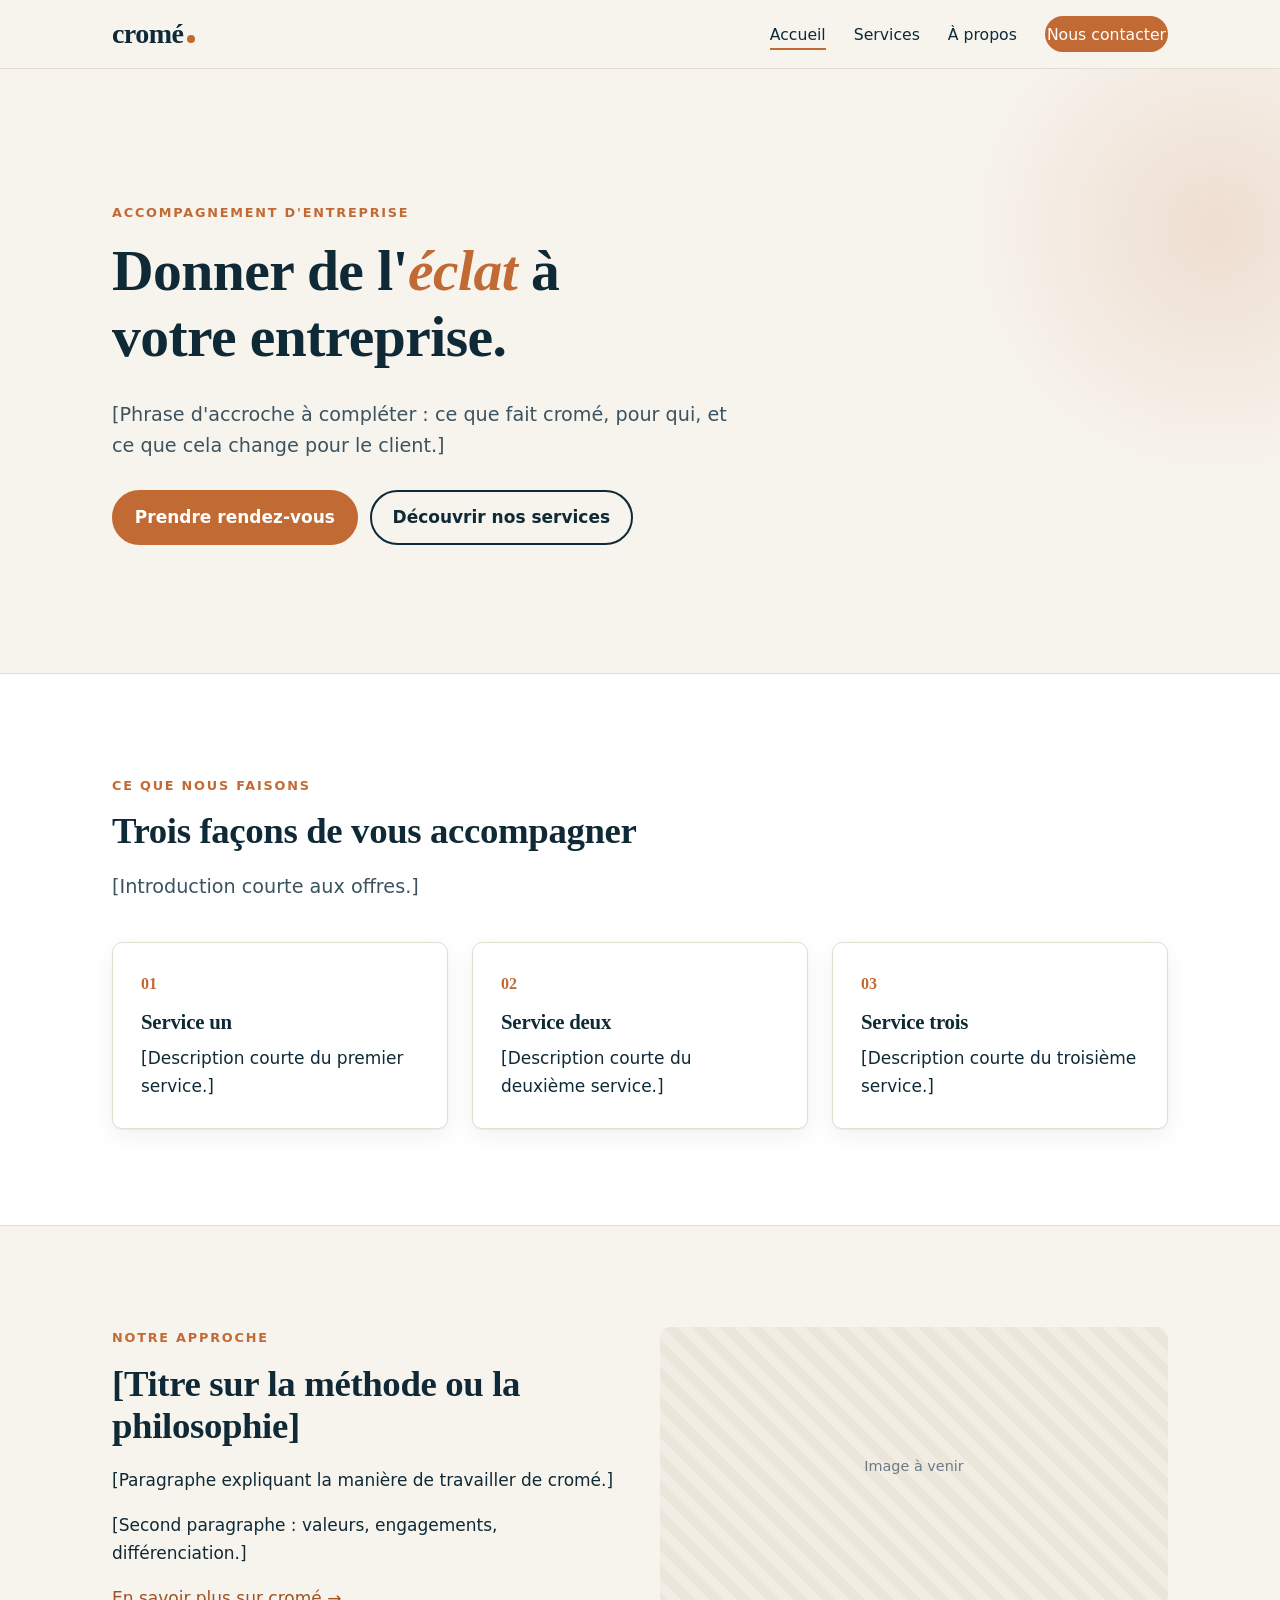
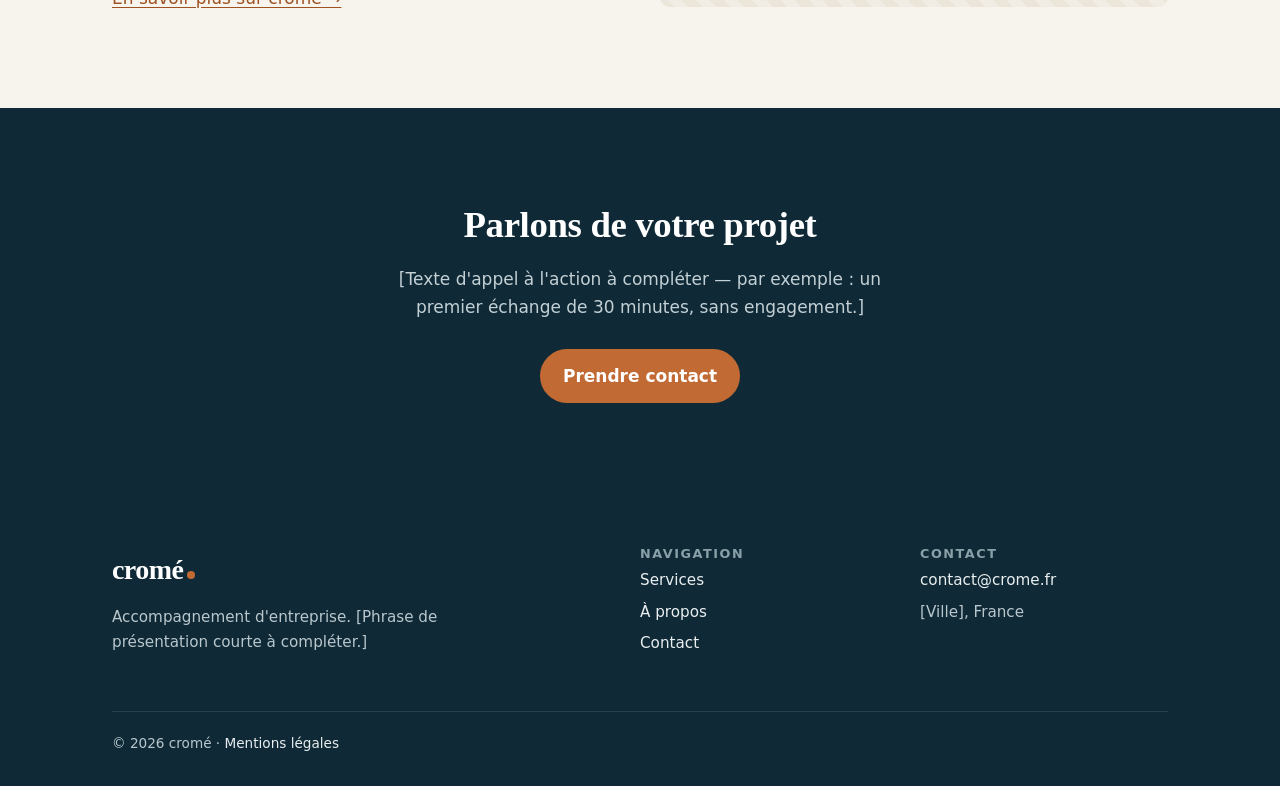
==== index.html @ b99aff84 "Site vitrine cromé : pages factices, identité visuelle, config OVH Co-Authored-By: Claude Opus 5.5 <" ====
<!doctype html>
<html lang="fr">
<head>
  <meta charset="utf-8">
  <meta name="viewport" content="width=device-width, initial-scale=1">
  <title>cromé — Accompagnement d'entreprise</title>
  <meta name="description" content="cromé accompagne les entreprises dans leur développement. [Description à compléter.]">
  <meta name="theme-color" content="#0f2a36">
  <link rel="icon" href="assets/img/favicon.svg" type="image/svg+xml">
  <link rel="stylesheet" href="assets/css/style.css">
</head>
<body>
  <a class="skip-link" href="#contenu">Aller au contenu</a>
  <header class="site-header">
    <div class="container">
      <a class="logo" href="index.html" aria-label="cromé — accueil">cromé<span class="dot" aria-hidden="true"></span></a>
      <button class="nav-toggle" type="button" aria-controls="site-nav" aria-expanded="false" aria-label="Ouvrir le menu">
        <svg viewBox="0 0 24 24" fill="none" stroke="currentColor" stroke-width="2" stroke-linecap="round" aria-hidden="true"><path d="M4 7h16M4 12h16M4 17h16"/></svg>
      </button>
      <nav class="site-nav" id="site-nav" aria-label="Navigation principale">
        <ul>
          <li><a href="index.html" aria-current="page">Accueil</a></li>
          <li><a href="services.html">Services</a></li>
          <li><a href="a-propos.html">À propos</a></li>
          <li><a class="btn" href="contact.html">Nous contacter</a></li>
        </ul>
      </nav>
    </div>
  </header>

  <main id="contenu">
    <section class="hero">
      <div class="container">
        <span class="eyebrow">Accompagnement d'entreprise</span>
        <h1>Donner de l'<em>éclat</em> à votre entreprise.</h1>
        <p class="lead">[Phrase d'accroche à compléter : ce que fait cromé, pour qui, et ce que cela change pour le client.]</p>
        <div class="btn-row">
          <a class="btn" href="contact.html">Prendre rendez-vous</a>
          <a class="btn btn--ghost" href="services.html">Découvrir nos services</a>
        </div>
      </div>
    </section>

    <section class="section section--alt">
      <div class="container">
        <div class="section-head">
          <span class="eyebrow">Ce que nous faisons</span>
          <h2>Trois façons de vous accompagner</h2>
          <p class="lead">[Introduction courte aux offres.]</p>
        </div>
        <div class="grid grid--3">
          <article class="card"><span class="num">01</span><h3>Service un</h3><p>[Description courte du premier service.]</p></article>
          <article class="card"><span class="num">02</span><h3>Service deux</h3><p>[Description courte du deuxième service.]</p></article>
          <article class="card"><span class="num">03</span><h3>Service trois</h3><p>[Description courte du troisième service.]</p></article>
        </div>
      </div>
    </section>

    <section class="section">
      <div class="container split">
        <div>
          <span class="eyebrow">Notre approche</span>
          <h2>[Titre sur la méthode ou la philosophie]</h2>
          <p>[Paragraphe expliquant la manière de travailler de cromé.]</p>
          <p>[Second paragraphe : valeurs, engagements, différenciation.]</p>
          <a href="a-propos.html">En savoir plus sur cromé →</a>
        </div>
        <div class="placeholder" role="img" aria-label="Emplacement pour une image">Image à venir</div>
      </div>
    </section>

    <section class="section section--dark cta">
      <div class="container">
        <h2>Parlons de votre projet</h2>
        <p>[Texte d'appel à l'action à compléter — par exemple : un premier échange de 30 minutes, sans engagement.]</p>
        <div class="btn-row"><a class="btn" href="contact.html">Prendre contact</a></div>
      </div>
    </section>
  </main>

  <footer class="site-footer">
    <div class="container">
      <div class="footer-grid">
        <div>
          <a class="logo" href="index.html">cromé<span class="dot" aria-hidden="true"></span></a>
          <p style="margin-top:.75rem;max-width:22rem">Accompagnement d'entreprise. [Phrase de présentation courte à compléter.]</p>
        </div>
        <div>
          <h3>Navigation</h3>
          <ul>
            <li><a href="services.html">Services</a></li>
            <li><a href="a-propos.html">À propos</a></li>
            <li><a href="contact.html">Contact</a></li>
          </ul>
        </div>
        <div>
          <h3>Contact</h3>
          <ul>
            <li><a href="mailto:contact@crome.fr">contact@crome.fr</a></li>
            <li>[Ville], France</li>
          </ul>
        </div>
      </div>
      <div class="footer-bottom">
        © <span id="year">2026</span> cromé · <a href="mentions-legales.html">Mentions légales</a>
      </div>
    </div>
  </footer>
  <script src="assets/js/main.js" defer></script>
</body>
</html>
---- assets/css/style.css ----
/* ==========================================================================
   cromé — feuille de style principale
   Identité : encre profonde + accent cuivre, fond papier chaud.
   ========================================================================== */

:root {
  /* Couleurs */
  --ink: #0f2a36;          /* couleur principale (texte, fonds sombres) */
  --ink-soft: #3b5360;
  --copper: #c26a34;       /* accent */
  --copper-dark: #9e5222;
  --paper: #f7f4ee;        /* fond */
  --surface: #ffffff;
  --line: #e3ddd2;
  --muted: #6b7b83;

  /* Typographie (polices système : rapide et sans dépendance externe / RGPD) */
  --font-sans: system-ui, -apple-system, "Segoe UI", Roboto, "Helvetica Neue", Arial, sans-serif;
  --font-serif: "Iowan Old Style", "Palatino Linotype", Palatino, Georgia, "Times New Roman", serif;

  /* Mise en page */
  --container: 1120px;
  --gutter: clamp(1rem, 4vw, 2rem);
  --radius: 10px;
  --shadow: 0 1px 2px rgba(15, 42, 54, .06), 0 8px 24px rgba(15, 42, 54, .06);
}

*, *::before, *::after { box-sizing: border-box; }

html { -webkit-text-size-adjust: 100%; scroll-behavior: smooth; }

body {
  margin: 0;
  font-family: var(--font-sans);
  font-size: 1.0625rem;
  line-height: 1.65;
  color: var(--ink);
  background: var(--paper);
  display: flex;
  flex-direction: column;
  min-height: 100vh;
}

main { flex: 1; }

img, svg { max-width: 100%; display: block; }

a { color: var(--copper-dark); text-underline-offset: 3px; }
a:hover { color: var(--copper); }

h1, h2, h3 {
  font-family: var(--font-serif);
  font-weight: 600;
  line-height: 1.15;
  letter-spacing: -0.01em;
  margin: 0 0 .5em;
}
h1 { font-size: clamp(2.2rem, 5vw, 3.6rem); }
h2 { font-size: clamp(1.6rem, 3.2vw, 2.3rem); }
h3 { font-size: 1.3rem; }
p  { margin: 0 0 1em; }

.container {
  width: 100%;
  max-width: var(--container);
  margin-inline: auto;
  padding-inline: var(--gutter);
}

.skip-link {
  position: absolute; left: -9999px; top: 0;
  background: var(--ink); color: #fff; padding: .5rem 1rem; z-index: 100;
}
.skip-link:focus { left: 1rem; }

:focus-visible { outline: 3px solid var(--copper); outline-offset: 2px; }

/* --- En-tête ------------------------------------------------------------ */
.site-header {
  position: sticky; top: 0; z-index: 50;
  background: rgba(247, 244, 238, .92);
  backdrop-filter: saturate(150%) blur(8px);
  border-bottom: 1px solid var(--line);
}
.site-header .container {
  display: flex; align-items: center; justify-content: space-between;
  min-height: 68px;
}

.logo {
  display: inline-flex; align-items: baseline; gap: .05em;
  font-family: var(--font-serif);
  font-size: 1.75rem; font-weight: 600;
  color: var(--ink); text-decoration: none; letter-spacing: -0.02em;
}
.logo:hover { color: var(--ink); }
.logo .dot {
  display: inline-block; width: .3em; height: .3em; border-radius: 50%;
  background: var(--copper); margin-left: .08em;
}

.nav-toggle {
  display: none;
  background: none; border: 1px solid var(--line); border-radius: 8px;
  padding: .45rem .6rem; cursor: pointer; color: var(--ink);
}
.nav-toggle svg { width: 22px; height: 22px; }

.site-nav ul {
  list-style: none; margin: 0; padding: 0;
  display: flex; gap: 1.75rem; align-items: center;
}
.site-nav a {
  color: var(--ink); text-decoration: none; font-weight: 500; font-size: .98rem;
  padding: .25rem 0; border-bottom: 2px solid transparent;
}
.site-nav a:hover { border-bottom-color: var(--line); color: var(--ink); }
.site-nav a[aria-current="page"] { border-bottom-color: var(--copper); }
.site-nav .btn { border-bottom: none; color: #fff; }
.site-nav .btn:hover { color: #fff; }

@media (max-width: 760px) {
  .nav-toggle { display: inline-flex; }
  .site-nav {
    position: absolute; left: 0; right: 0; top: 100%;
    background: var(--paper); border-bottom: 1px solid var(--line);
    display: none;
  }
  .site-nav.is-open { display: block; }
  .site-nav ul { flex-direction: column; align-items: stretch; gap: 0; padding: .5rem var(--gutter) 1rem; }
  .site-nav li a { display: block; padding: .8rem 0; border-bottom: 1px solid var(--line); }
  .site-nav li:last-child a { border-bottom: none; margin-top: .75rem; text-align: center; }
}

/* --- Boutons ------------------------------------------------------------ */
.btn {
  display: inline-block;
  background: var(--copper); color: #fff;
  padding: .7rem 1.3rem; border-radius: 999px;
  font-weight: 600; text-decoration: none; border: 2px solid var(--copper);
  transition: background .15s, border-color .15s, color .15s;
  font: inherit; font-weight: 600; cursor: pointer;
}
.btn:hover { background: var(--copper-dark); border-color: var(--copper-dark); color: #fff; }
.btn--ghost { background: transparent; color: var(--ink); border-color: var(--ink); }
.btn--ghost:hover { background: var(--ink); border-color: var(--ink); color: #fff; }
.btn-row { display: flex; flex-wrap: wrap; gap: .75rem; margin-top: 1.75rem; }

/* --- Sections ----------------------------------------------------------- */
.section { padding-block: clamp(3.5rem, 8vw, 6rem); }
.section--alt { background: var(--surface); border-block: 1px solid var(--line); }
.section--dark { background: var(--ink); color: #e9eef0; }
.section--dark h2 { color: #fff; }

.eyebrow {
  display: inline-block;
  font-size: .8rem; font-weight: 700; letter-spacing: .14em; text-transform: uppercase;
  color: var(--copper); margin-bottom: .9rem;
}
.lead { font-size: 1.2rem; color: var(--ink-soft); max-width: 40rem; }
.section-head { max-width: 42rem; margin-bottom: 2.5rem; }

/* Hero */
.hero { padding-block: clamp(4rem, 12vw, 8rem); position: relative; overflow: hidden; }
.hero h1 { max-width: 16ch; }
.hero h1 em { font-style: italic; color: var(--copper); }
.hero::after {
  content: ""; position: absolute; right: -12rem; top: -6rem;
  width: 32rem; height: 32rem; border-radius: 50%;
  background: radial-gradient(circle, rgba(194,106,52,.16), rgba(194,106,52,0) 70%);
  pointer-events: none;
}

/* En-tête de page interne */
.page-hero { padding-block: clamp(3rem, 8vw, 5rem) clamp(2rem, 5vw, 3rem); border-bottom: 1px solid var(--line); }

/* Grilles et cartes */
.grid { display: grid; gap: 1.5rem; }
.grid--3 { grid-template-columns: repeat(auto-fit, minmax(min(100%, 260px), 1fr)); }
.grid--2 { grid-template-columns: repeat(auto-fit, minmax(min(100%, 380px), 1fr)); }

.card {
  background: var(--surface); border: 1px solid var(--line); border-radius: var(--radius);
  padding: 1.75rem; box-shadow: var(--shadow);
}
.card p:last-child { margin-bottom: 0; }
.card .num {
  font-family: var(--font-serif); font-size: 1rem; color: var(--copper);
  display: block; margin-bottom: .75rem; font-weight: 600;
}

.placeholder {
  background: repeating-linear-gradient(45deg, #ece6da, #ece6da 10px, #f2ede4 10px, #f2ede4 20px);
  border-radius: var(--radius); min-height: 280px;
  display: grid; place-items: center; color: var(--muted); font-size: .9rem;
}

.split { display: grid; gap: 2.5rem; align-items: center; grid-template-columns: repeat(auto-fit, minmax(min(100%, 300px), 1fr)); }

.cta { text-align: center; }
.cta p { color: #c3d0d5; max-width: 34rem; margin-inline: auto; }
.cta .btn-row { justify-content: center; }

.prose { max-width: 46rem; }
.prose h2 { font-size: 1.5rem; margin-top: 2.25rem; }

/* Formulaire */
.form { display: grid; gap: 1rem; }
.form label { font-weight: 600; font-size: .95rem; display: block; margin-bottom: .3rem; }
.form input, .form textarea {
  width: 100%; font: inherit; color: var(--ink);
  padding: .7rem .85rem; border: 1px solid var(--line); border-radius: 8px; background: var(--paper);
}
.form input:focus, .form textarea:focus { outline: 2px solid var(--copper); outline-offset: 0; border-color: var(--copper); }
.form textarea { min-height: 140px; resize: vertical; }
.form-note { font-size: .85rem; color: var(--muted); }

.contact-list { list-style: none; padding: 0; margin: 0; display: grid; gap: 1.25rem; }
.contact-list strong { display: block; font-size: .8rem; letter-spacing: .1em; text-transform: uppercase; color: var(--muted); }

/* --- Pied de page ------------------------------------------------------- */
.site-footer { background: var(--ink); color: #b9c7cd; padding-block: 3rem 2rem; font-size: .95rem; }
.site-footer a { color: #e9eef0; text-decoration: none; }
.site-footer a:hover { color: var(--copper); }
.site-footer .logo { color: #fff; }
.footer-grid { display: grid; gap: 2rem; grid-template-columns: 2fr 1fr 1fr; }
.footer-grid ul { list-style: none; padding: 0; margin: 0; display: grid; gap: .4rem; }
.footer-grid h3 { font-family: var(--font-sans); font-size: .8rem; letter-spacing: .12em; text-transform: uppercase; color: #8aa0a9; }
.footer-bottom { border-top: 1px solid rgba(255,255,255,.1); margin-top: 2.5rem; padding-top: 1.25rem; font-size: .85rem; }
@media (max-width: 760px) { .footer-grid { grid-template-columns: 1fr; } }
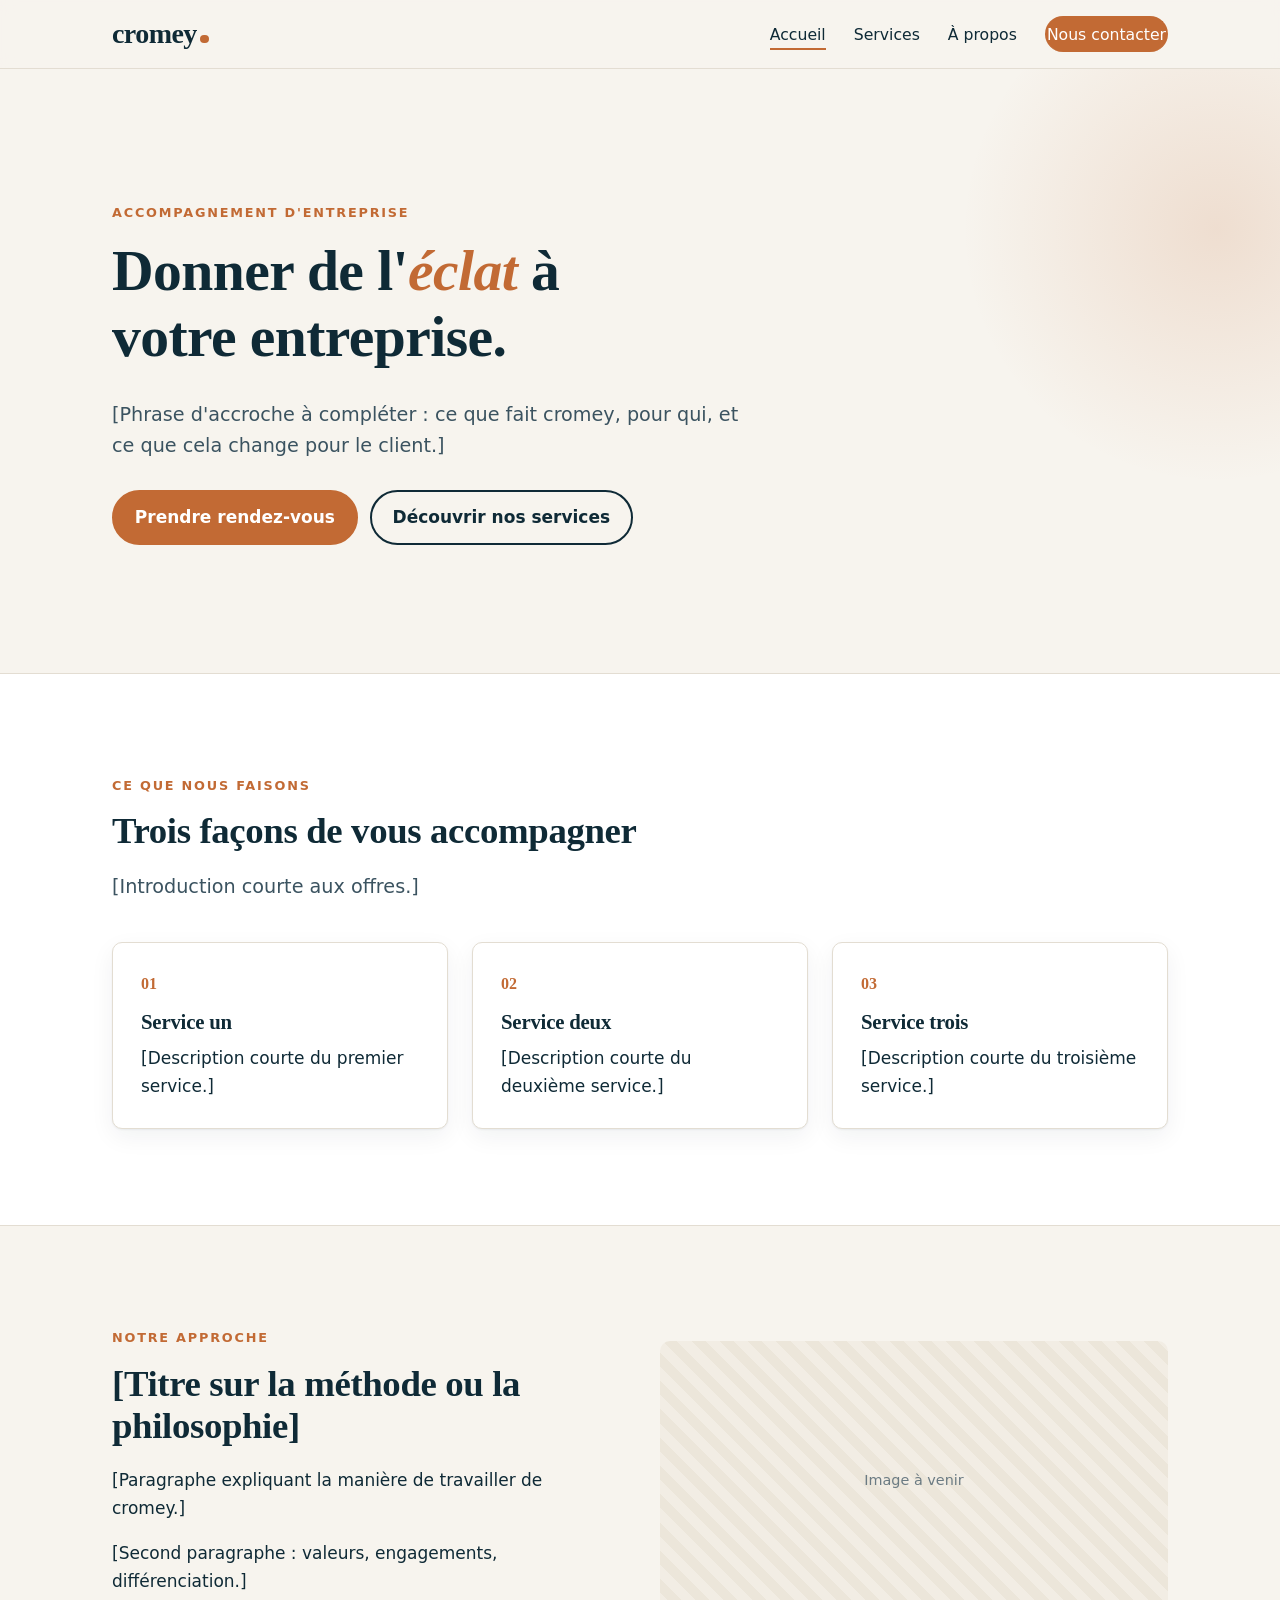
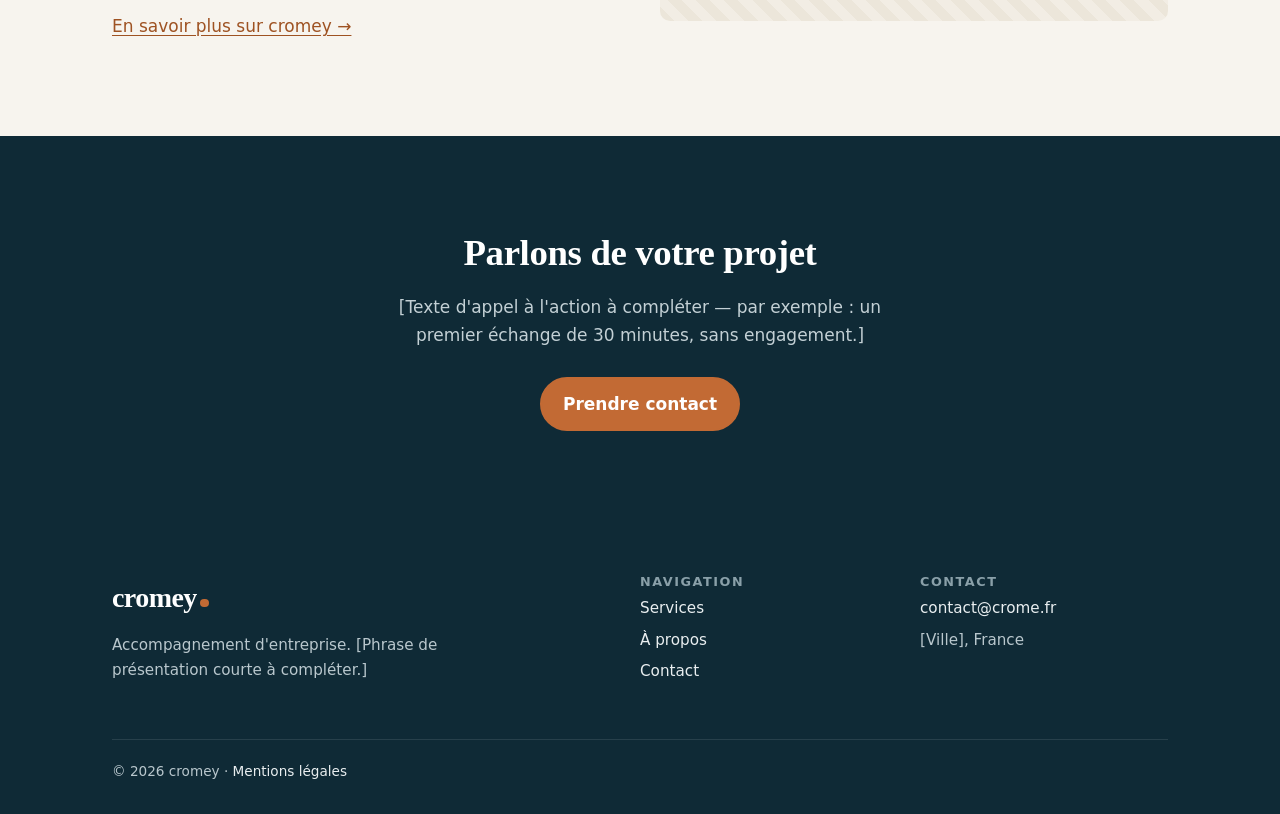
==== commit 499f2a99: "Renomme la marque cromé en cromey Co-Authored-By: Claude Opus 5.5 <noreply@anthropic.com>" ====
--- a/index.html
+++ b/index.html
@@ -3,8 +3,8 @@
 <head>
   <meta charset="utf-8">
   <meta name="viewport" content="width=device-width, initial-scale=1">
-  <title>cromé — Accompagnement d'entreprise</title>
-  <meta name="description" content="cromé accompagne les entreprises dans leur développement. [Description à compléter.]">
+  <title>cromey — Accompagnement d'entreprise</title>
+  <meta name="description" content="cromey accompagne les entreprises dans leur développement. [Description à compléter.]">
   <meta name="theme-color" content="#0f2a36">
   <link rel="icon" href="assets/img/favicon.svg" type="image/svg+xml">
   <link rel="stylesheet" href="assets/css/style.css">
@@ -13,7 +13,7 @@
   <a class="skip-link" href="#contenu">Aller au contenu</a>
   <header class="site-header">
     <div class="container">
-      <a class="logo" href="index.html" aria-label="cromé — accueil">cromé<span class="dot" aria-hidden="true"></span></a>
+      <a class="logo" href="index.html" aria-label="cromey — accueil">cromey<span class="dot" aria-hidden="true"></span></a>
       <button class="nav-toggle" type="button" aria-controls="site-nav" aria-expanded="false" aria-label="Ouvrir le menu">
         <svg viewBox="0 0 24 24" fill="none" stroke="currentColor" stroke-width="2" stroke-linecap="round" aria-hidden="true"><path d="M4 7h16M4 12h16M4 17h16"/></svg>
       </button>
@@ -33,7 +33,7 @@
       <div class="container">
         <span class="eyebrow">Accompagnement d'entreprise</span>
         <h1>Donner de l'<em>éclat</em> à votre entreprise.</h1>
-        <p class="lead">[Phrase d'accroche à compléter : ce que fait cromé, pour qui, et ce que cela change pour le client.]</p>
+        <p class="lead">[Phrase d'accroche à compléter : ce que fait cromey, pour qui, et ce que cela change pour le client.]</p>
         <div class="btn-row">
           <a class="btn" href="contact.html">Prendre rendez-vous</a>
           <a class="btn btn--ghost" href="services.html">Découvrir nos services</a>
@@ -61,9 +61,9 @@
         <div>
           <span class="eyebrow">Notre approche</span>
           <h2>[Titre sur la méthode ou la philosophie]</h2>
-          <p>[Paragraphe expliquant la manière de travailler de cromé.]</p>
+          <p>[Paragraphe expliquant la manière de travailler de cromey.]</p>
           <p>[Second paragraphe : valeurs, engagements, différenciation.]</p>
-          <a href="a-propos.html">En savoir plus sur cromé →</a>
+          <a href="a-propos.html">En savoir plus sur cromey →</a>
         </div>
         <div class="placeholder" role="img" aria-label="Emplacement pour une image">Image à venir</div>
       </div>
@@ -82,7 +82,7 @@
     <div class="container">
       <div class="footer-grid">
         <div>
-          <a class="logo" href="index.html">cromé<span class="dot" aria-hidden="true"></span></a>
+          <a class="logo" href="index.html">cromey<span class="dot" aria-hidden="true"></span></a>
           <p style="margin-top:.75rem;max-width:22rem">Accompagnement d'entreprise. [Phrase de présentation courte à compléter.]</p>
         </div>
         <div>
@@ -102,7 +102,7 @@
         </div>
       </div>
       <div class="footer-bottom">
-        © <span id="year">2026</span> cromé · <a href="mentions-legales.html">Mentions légales</a>
+        © <span id="year">2026</span> cromey · <a href="mentions-legales.html">Mentions légales</a>
       </div>
     </div>
   </footer>
--- a/assets/css/style.css
+++ b/assets/css/style.css
@@ -1,5 +1,5 @@
 /* ==========================================================================
-   cromé — feuille de style principale
+   cromey — feuille de style principale
    Identité : encre profonde + accent cuivre, fond papier chaud.
    ========================================================================== */
 
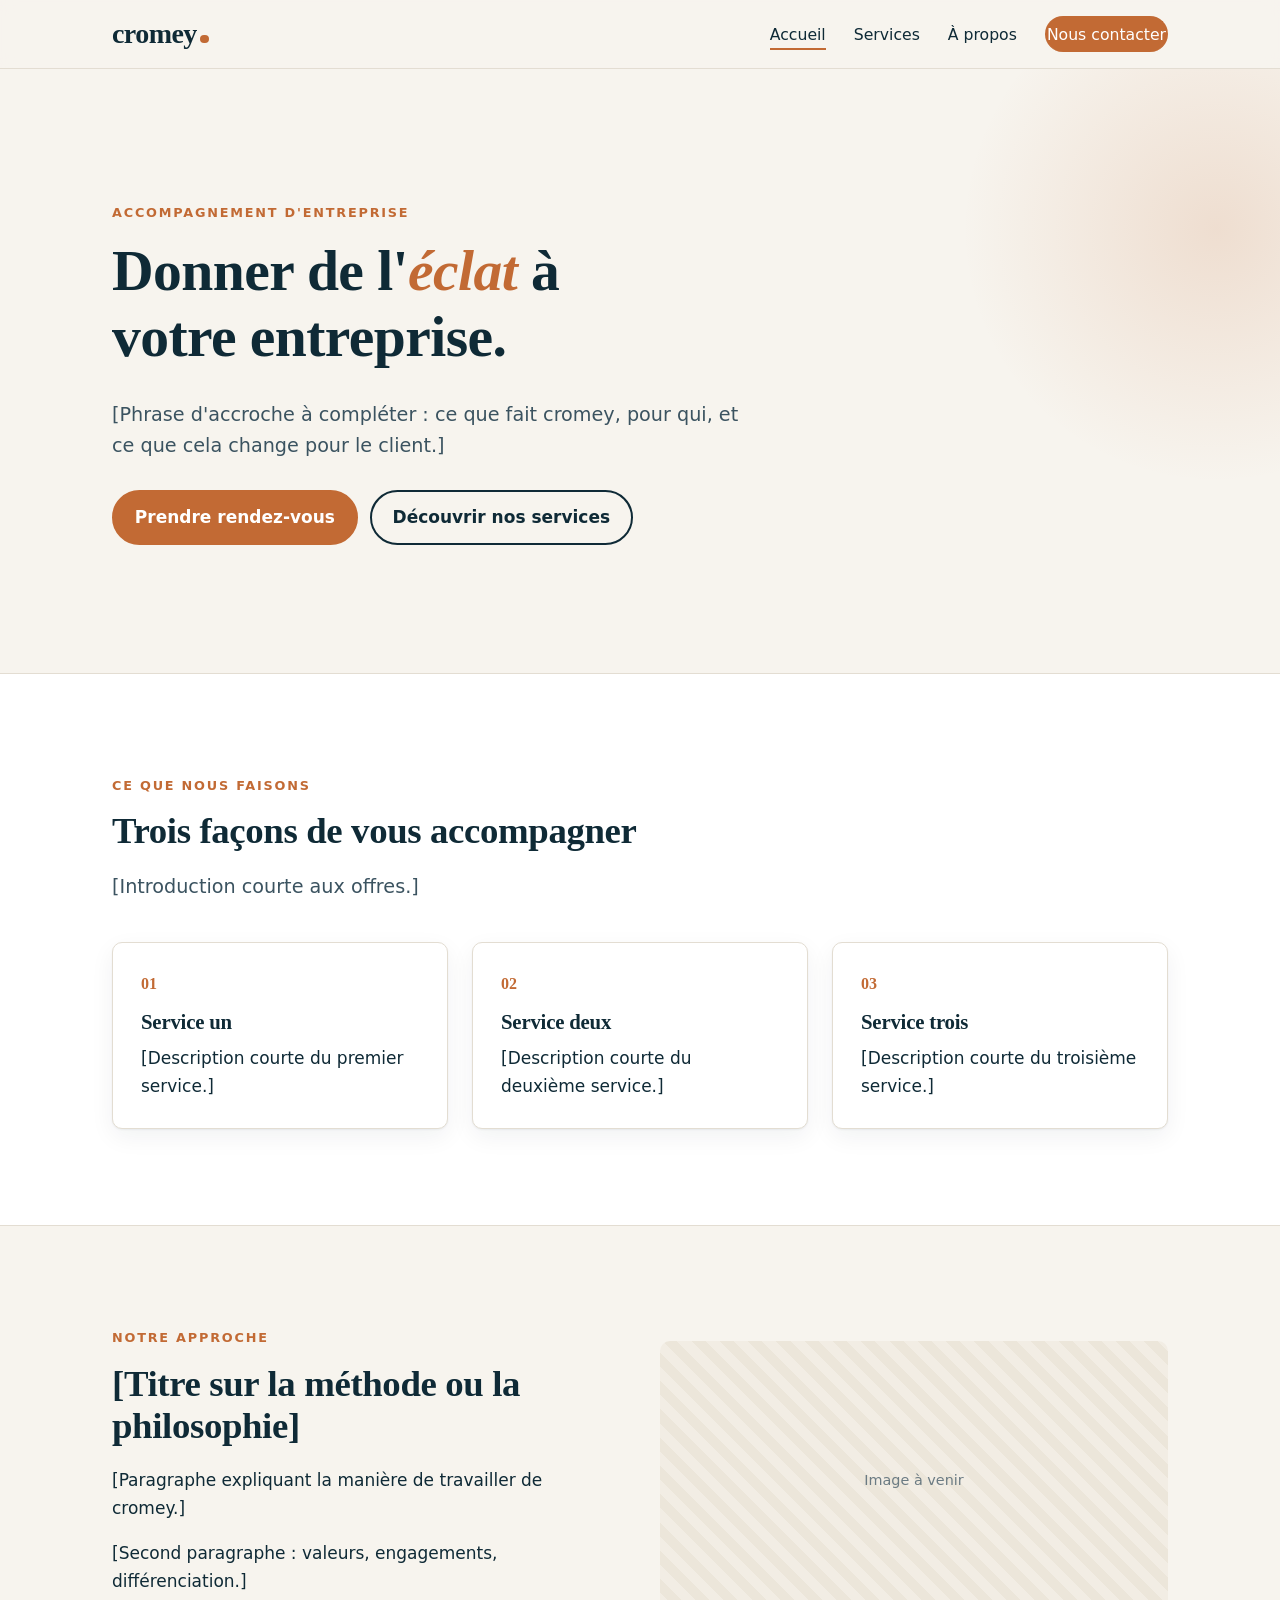
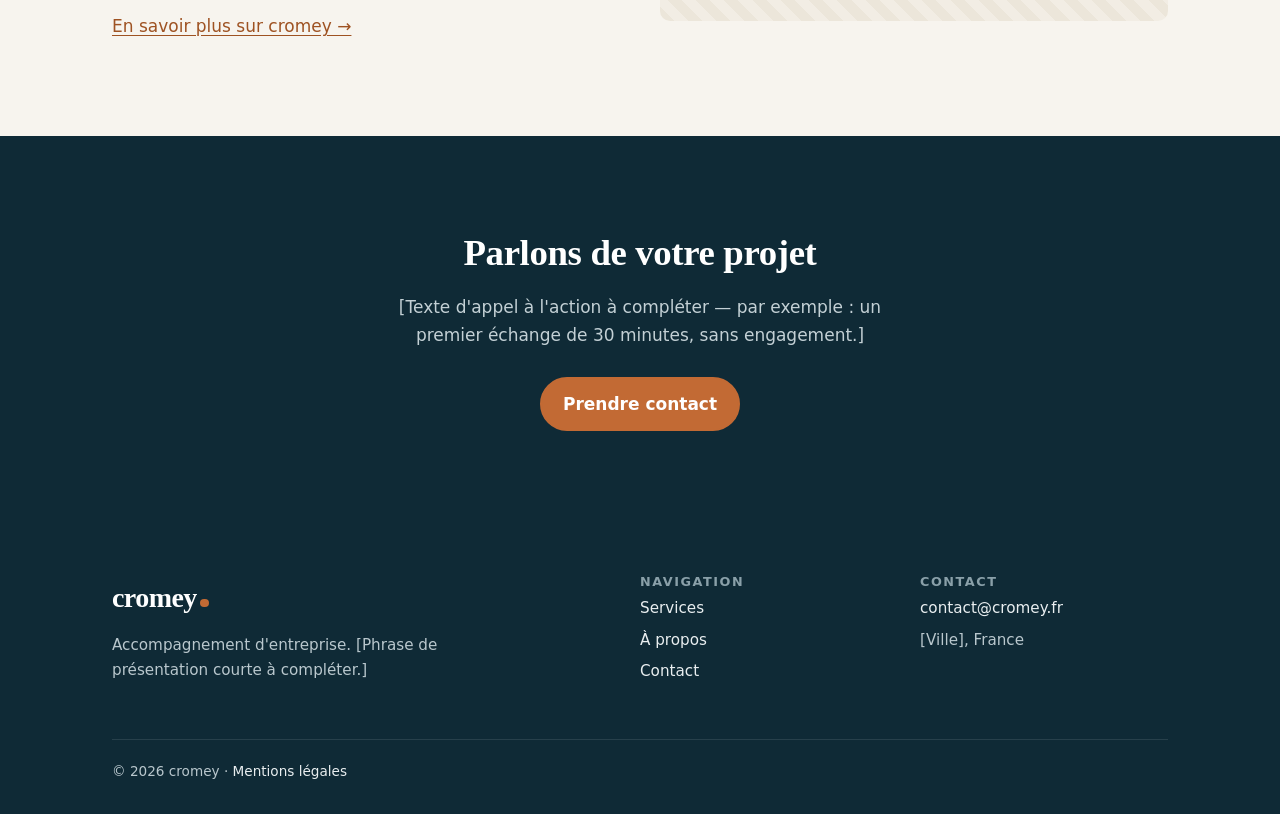
==== commit 2050f157: "Corrige le domaine crome.fr en cromey.fr et publie sur GitHub Pages Ajoute le fichier CNAME pour ser" ====
--- a/index.html
+++ b/index.html
@@ -96,7 +96,7 @@
         <div>
           <h3>Contact</h3>
           <ul>
-            <li><a href="mailto:contact@crome.fr">contact@crome.fr</a></li>
+            <li><a href="mailto:contact@cromey.fr">contact@cromey.fr</a></li>
             <li>[Ville], France</li>
           </ul>
         </div>
